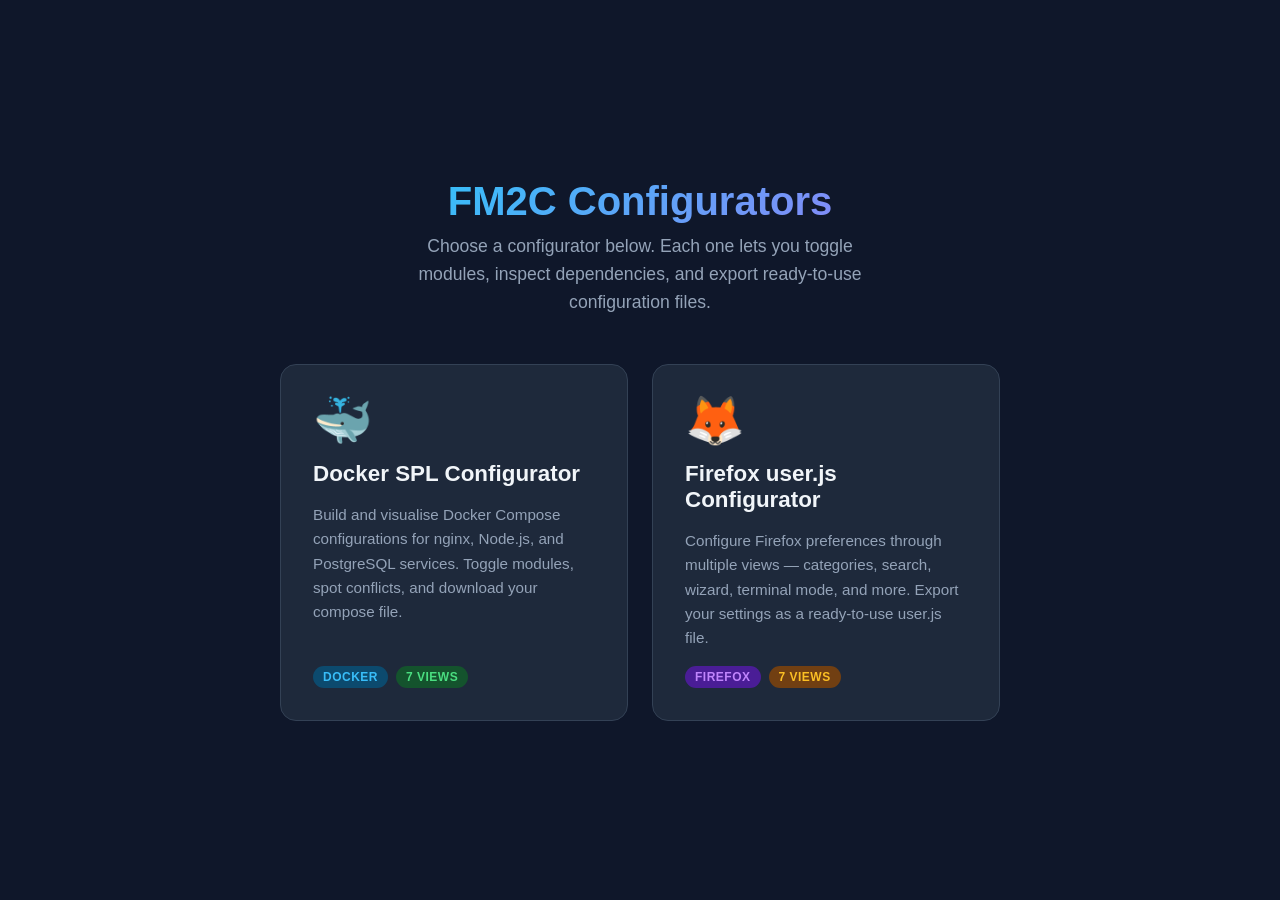
==== index.html @ e10cc7ae "Deploy Docker and Firefox configurators - Landing page at / with cards for both apps - Docker SPL Co" ====
<!doctype html>
<html lang="en">
  <head>
    <meta charset="UTF-8" />
    <meta name="viewport" content="width=device-width, initial-scale=1.0" />
    <title>FM2C Configurators</title>
    <style>
      * { margin: 0; padding: 0; box-sizing: border-box; }

      body {
        font-family: -apple-system, BlinkMacSystemFont, 'Segoe UI', Roboto, sans-serif;
        background: #0f172a;
        color: #e2e8f0;
        min-height: 100vh;
        display: flex;
        flex-direction: column;
        align-items: center;
        justify-content: center;
        padding: 2rem;
      }

      h1 {
        font-size: 2.5rem;
        font-weight: 700;
        margin-bottom: 0.5rem;
        background: linear-gradient(135deg, #38bdf8, #818cf8);
        -webkit-background-clip: text;
        -webkit-text-fill-color: transparent;
        text-align: center;
      }

      .subtitle {
        color: #94a3b8;
        font-size: 1.1rem;
        margin-bottom: 3rem;
        text-align: center;
        max-width: 480px;
        line-height: 1.6;
      }

      .cards {
        display: grid;
        grid-template-columns: repeat(auto-fit, minmax(280px, 1fr));
        gap: 1.5rem;
        max-width: 720px;
        width: 100%;
      }

      .card {
        background: #1e293b;
        border: 1px solid #334155;
        border-radius: 16px;
        padding: 2rem;
        text-decoration: none;
        color: inherit;
        transition: transform 0.2s, border-color 0.2s, box-shadow 0.2s;
        display: flex;
        flex-direction: column;
        gap: 1rem;
      }

      .card:hover {
        transform: translateY(-4px);
        border-color: #818cf8;
        box-shadow: 0 8px 32px rgba(129, 140, 248, 0.15);
      }

      .card-icon {
        font-size: 3rem;
        line-height: 1;
      }

      .card-title {
        font-size: 1.4rem;
        font-weight: 700;
        color: #f1f5f9;
      }

      .card-desc {
        font-size: 0.95rem;
        color: #94a3b8;
        line-height: 1.6;
      }

      .card-tags {
        display: flex;
        gap: 0.5rem;
        flex-wrap: wrap;
        margin-top: auto;
      }

      .tag {
        font-size: 0.75rem;
        padding: 4px 10px;
        border-radius: 999px;
        font-weight: 600;
        text-transform: uppercase;
        letter-spacing: 0.5px;
      }

      .tag.docker { background: #0c4a6e; color: #38bdf8; }
      .tag.firefox { background: #4a1d96; color: #c084fc; }
      .tag.views { background: #14532d; color: #4ade80; }
      .tag.settings { background: #713f12; color: #fbbf24; }
    </style>
  </head>
  <body>
    <h1>FM2C Configurators</h1>
    <p class="subtitle">Choose a configurator below. Each one lets you toggle modules, inspect dependencies, and export ready-to-use configuration files.</p>

    <div class="cards">
      <a class="card" href="/docker/">
        <span class="card-icon">🐳</span>
        <span class="card-title">Docker SPL Configurator</span>
        <span class="card-desc">Build and visualise Docker Compose configurations for nginx, Node.js, and PostgreSQL services. Toggle modules, spot conflicts, and download your compose file.</span>
        <div class="card-tags">
          <span class="tag docker">Docker</span>
          <span class="tag views">7 Views</span>
        </div>
      </a>

      <a class="card" href="/firefox/">
        <span class="card-icon">🦊</span>
        <span class="card-title">Firefox user.js Configurator</span>
        <span class="card-desc">Configure Firefox preferences through multiple views — categories, search, wizard, terminal mode, and more. Export your settings as a ready-to-use user.js file.</span>
        <div class="card-tags">
          <span class="tag firefox">Firefox</span>
          <span class="tag settings">7 Views</span>
        </div>
      </a>
    </div>
  </body>
</html>
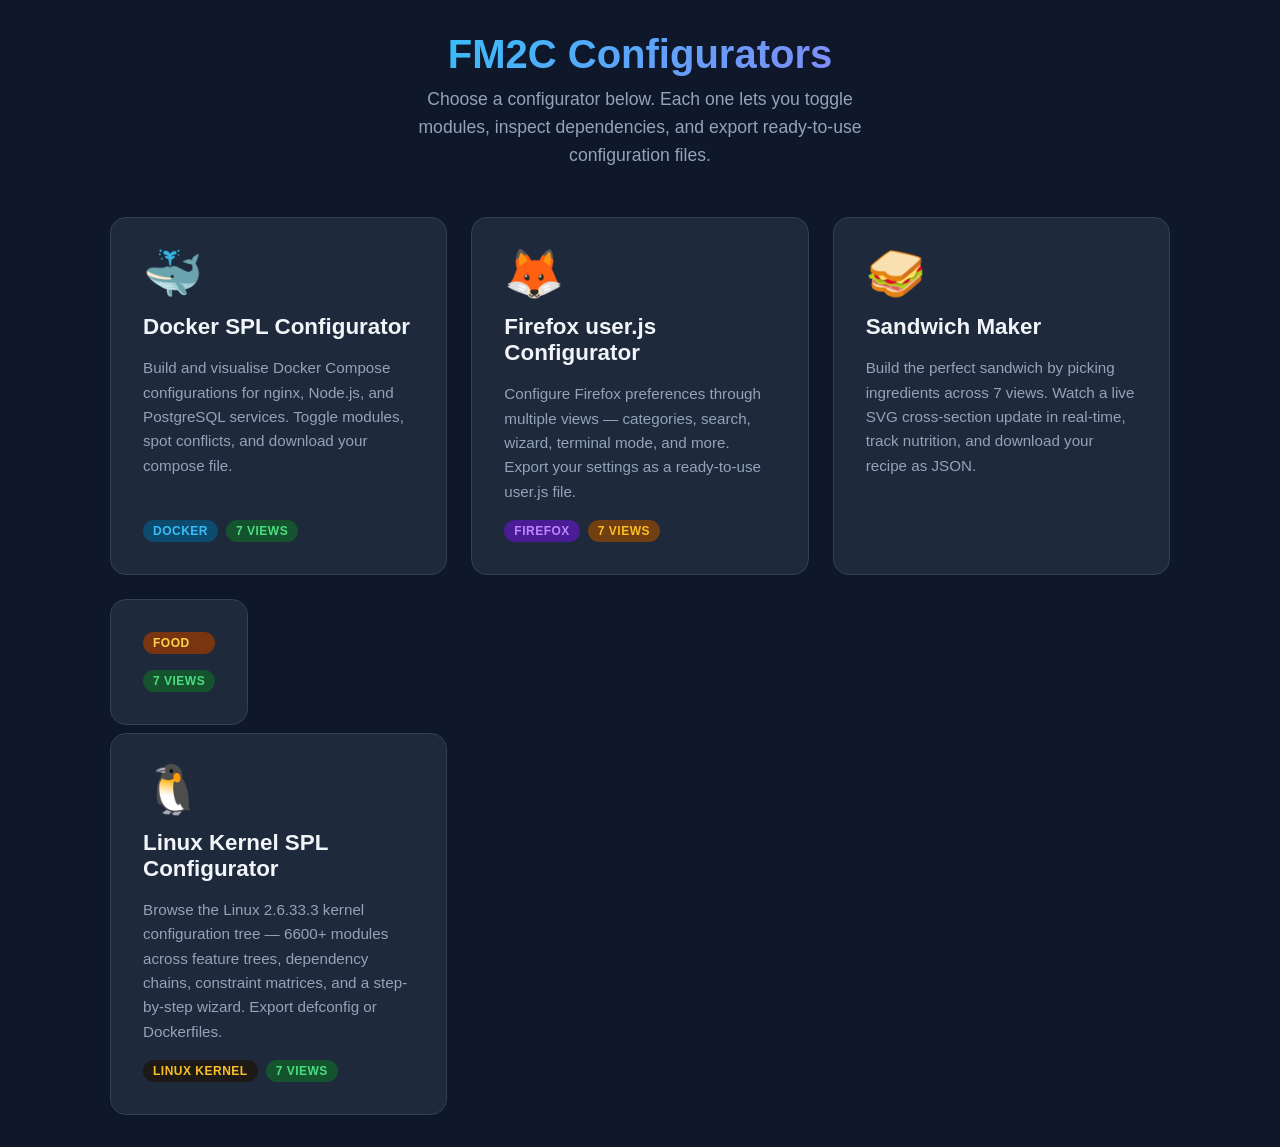
==== commit 207175cf: "add Linux Kernel 2.6.33.3 SPL configurator" ====
--- a/index.html
+++ b/index.html
@@ -42,7 +42,7 @@
         display: grid;
         grid-template-columns: repeat(auto-fit, minmax(280px, 1fr));
         gap: 1.5rem;
-        max-width: 720px;
+        max-width: 1060px;
         width: 100%;
       }
 
@@ -100,6 +100,8 @@
 
       .tag.docker { background: #0c4a6e; color: #38bdf8; }
       .tag.firefox { background: #4a1d96; color: #c084fc; }
+      .tag.sandwich { background: #78350f; color: #fcd34d; }
+      .tag.kernel { background: #1c1917; color: #fbbf24; }
       .tag.views { background: #14532d; color: #4ade80; }
       .tag.settings { background: #713f12; color: #fbbf24; }
     </style>
@@ -128,6 +130,25 @@
           <span class="tag settings">7 Views</span>
         </div>
       </a>
+
+      <a class="card" href="/sandwich/">
+        <span class="card-icon">🥪</span>
+        <span class="card-title">Sandwich Maker</span>
+        <span class="card-desc">Build the perfect sandwich by picking ingredients across 7 views. Watch a live SVG cross-section update in real-time, track nutrition, and download your recipe as JSON.</span>
+        <div class="card-tags">
+          <span class="tag sandwich">Food</span>
+          <span class="tag views">7 Views</span>
+      </a>
+
+      <a class="card" href="/linux-kernel/">
+        <span class="card-icon">🐧</span>
+        <span class="card-title">Linux Kernel SPL Configurator</span>
+        <span class="card-desc">Browse the Linux 2.6.33.3 kernel configuration tree — 6600+ modules across feature trees, dependency chains, constraint matrices, and a step-by-step wizard. Export defconfig or Dockerfiles.</span>
+        <div class="card-tags">
+          <span class="tag kernel">Linux Kernel</span>
+          <span class="tag views">7 Views</span>
+        </div>
+      </a>
     </div>
   </body>
 </html>
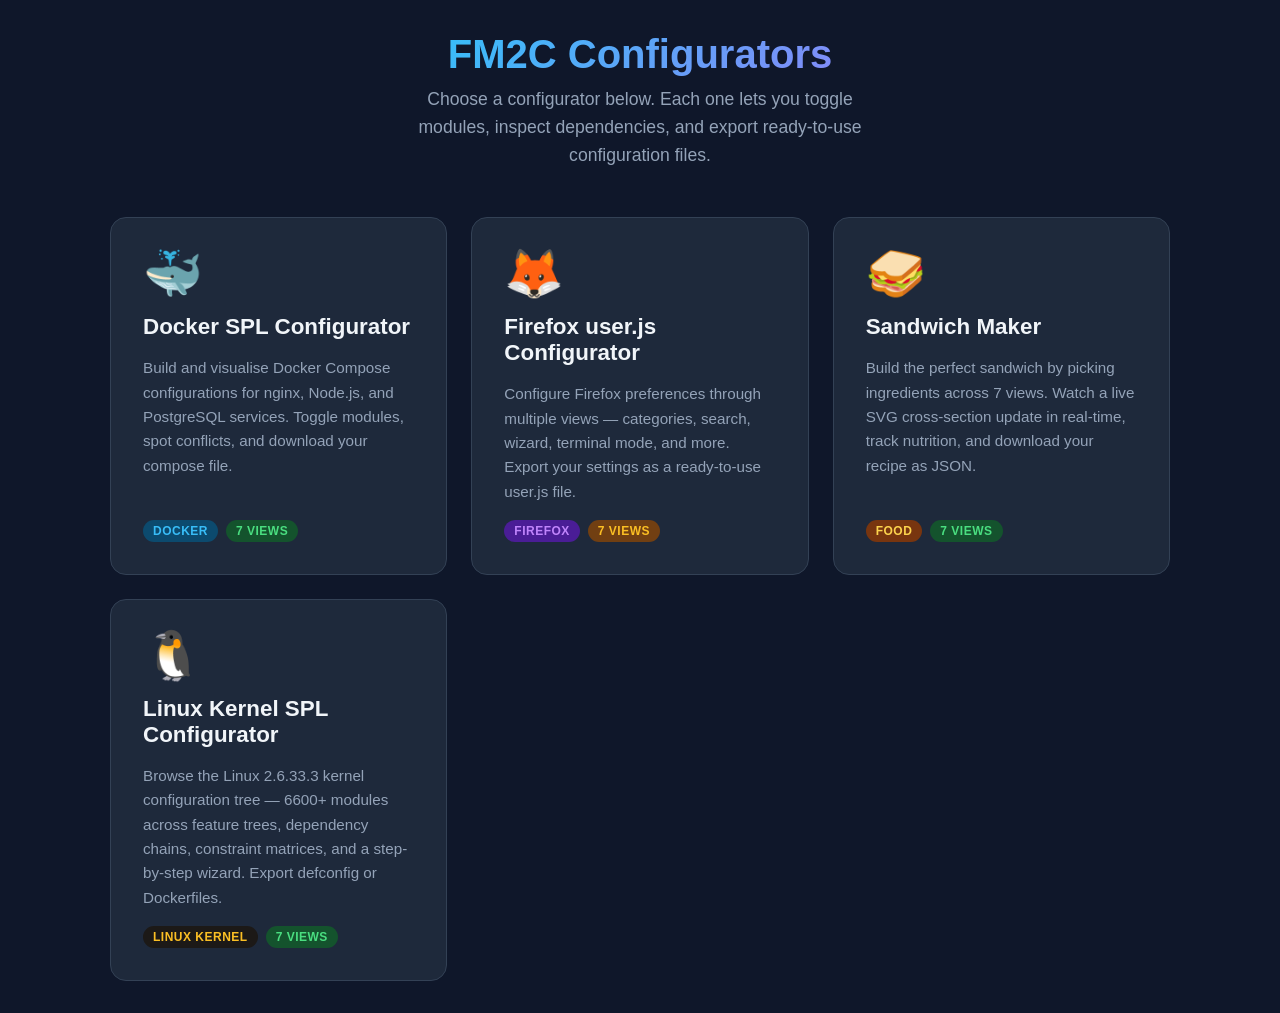
==== commit af37261e: "fix sandwich card missing closing div" ====
--- a/index.html
+++ b/index.html
@@ -138,6 +138,7 @@
         <div class="card-tags">
           <span class="tag sandwich">Food</span>
           <span class="tag views">7 Views</span>
+        </div>
       </a>
 
       <a class="card" href="/linux-kernel/">
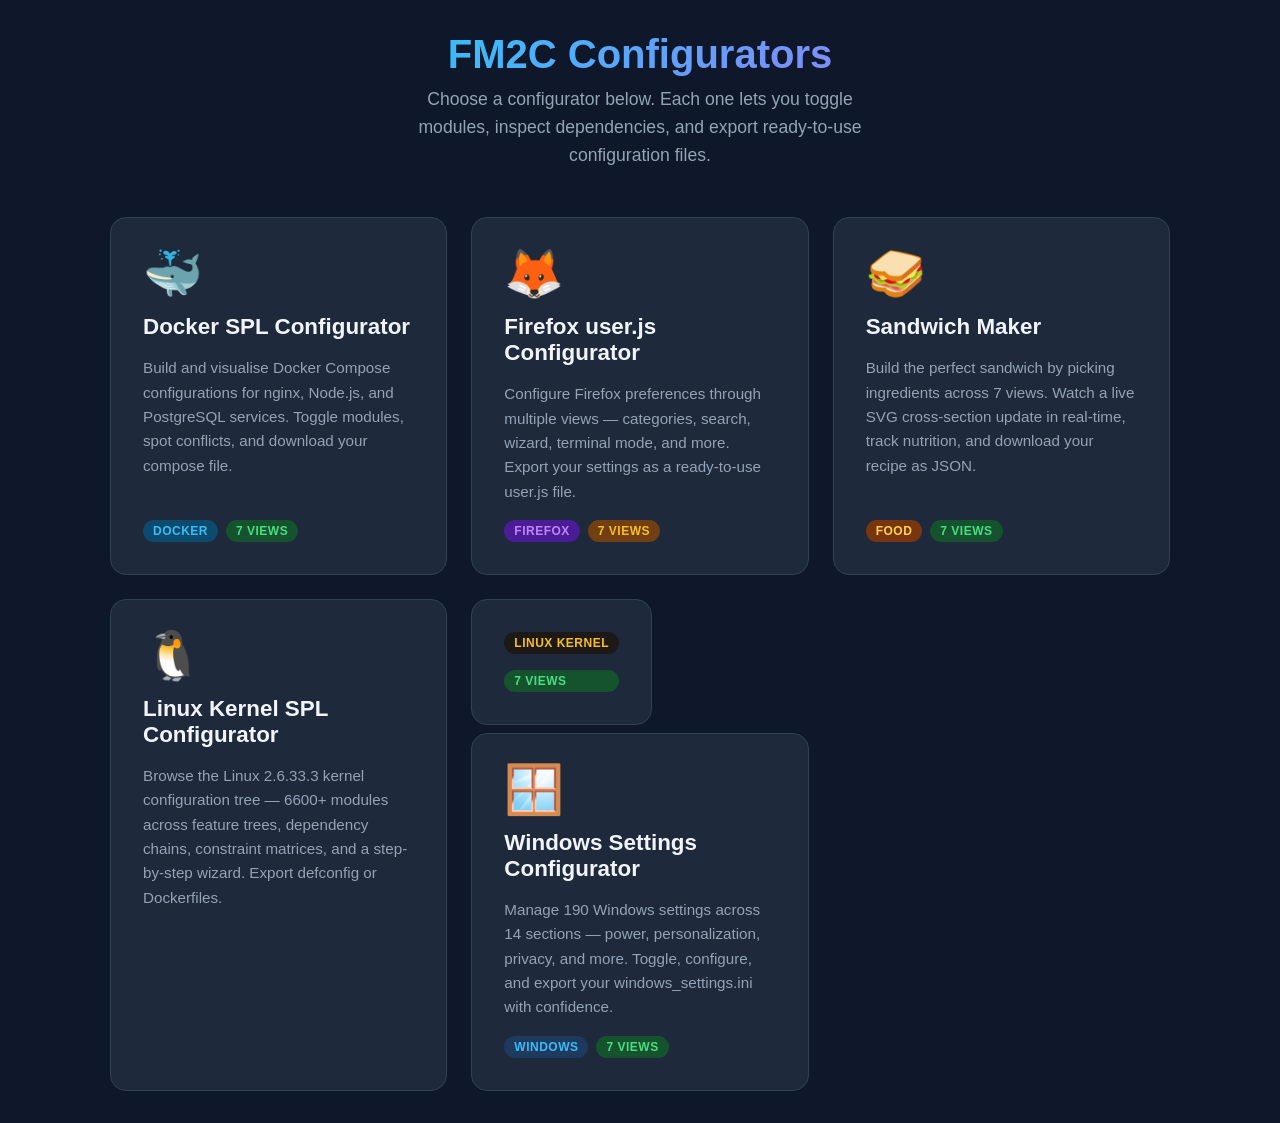
==== commit bd6eebf9: "add Windows Settings configurator" ====
--- a/index.html
+++ b/index.html
@@ -102,6 +102,7 @@
       .tag.firefox { background: #4a1d96; color: #c084fc; }
       .tag.sandwich { background: #78350f; color: #fcd34d; }
       .tag.kernel { background: #1c1917; color: #fbbf24; }
+      .tag.windows { background: #1e3a5f; color: #38bdf8; }
       .tag.views { background: #14532d; color: #4ade80; }
       .tag.settings { background: #713f12; color: #fbbf24; }
     </style>
@@ -148,6 +149,15 @@
         <div class="card-tags">
           <span class="tag kernel">Linux Kernel</span>
           <span class="tag views">7 Views</span>
+      </a>
+
+      <a class="card" href="/windows-settings/">
+        <span class="card-icon">🪟</span>
+        <span class="card-title">Windows Settings Configurator</span>
+        <span class="card-desc">Manage 190 Windows settings across 14 sections — power, personalization, privacy, and more. Toggle, configure, and export your windows_settings.ini with confidence.</span>
+        <div class="card-tags">
+          <span class="tag windows">Windows</span>
+          <span class="tag views">7 Views</span>
         </div>
       </a>
     </div>
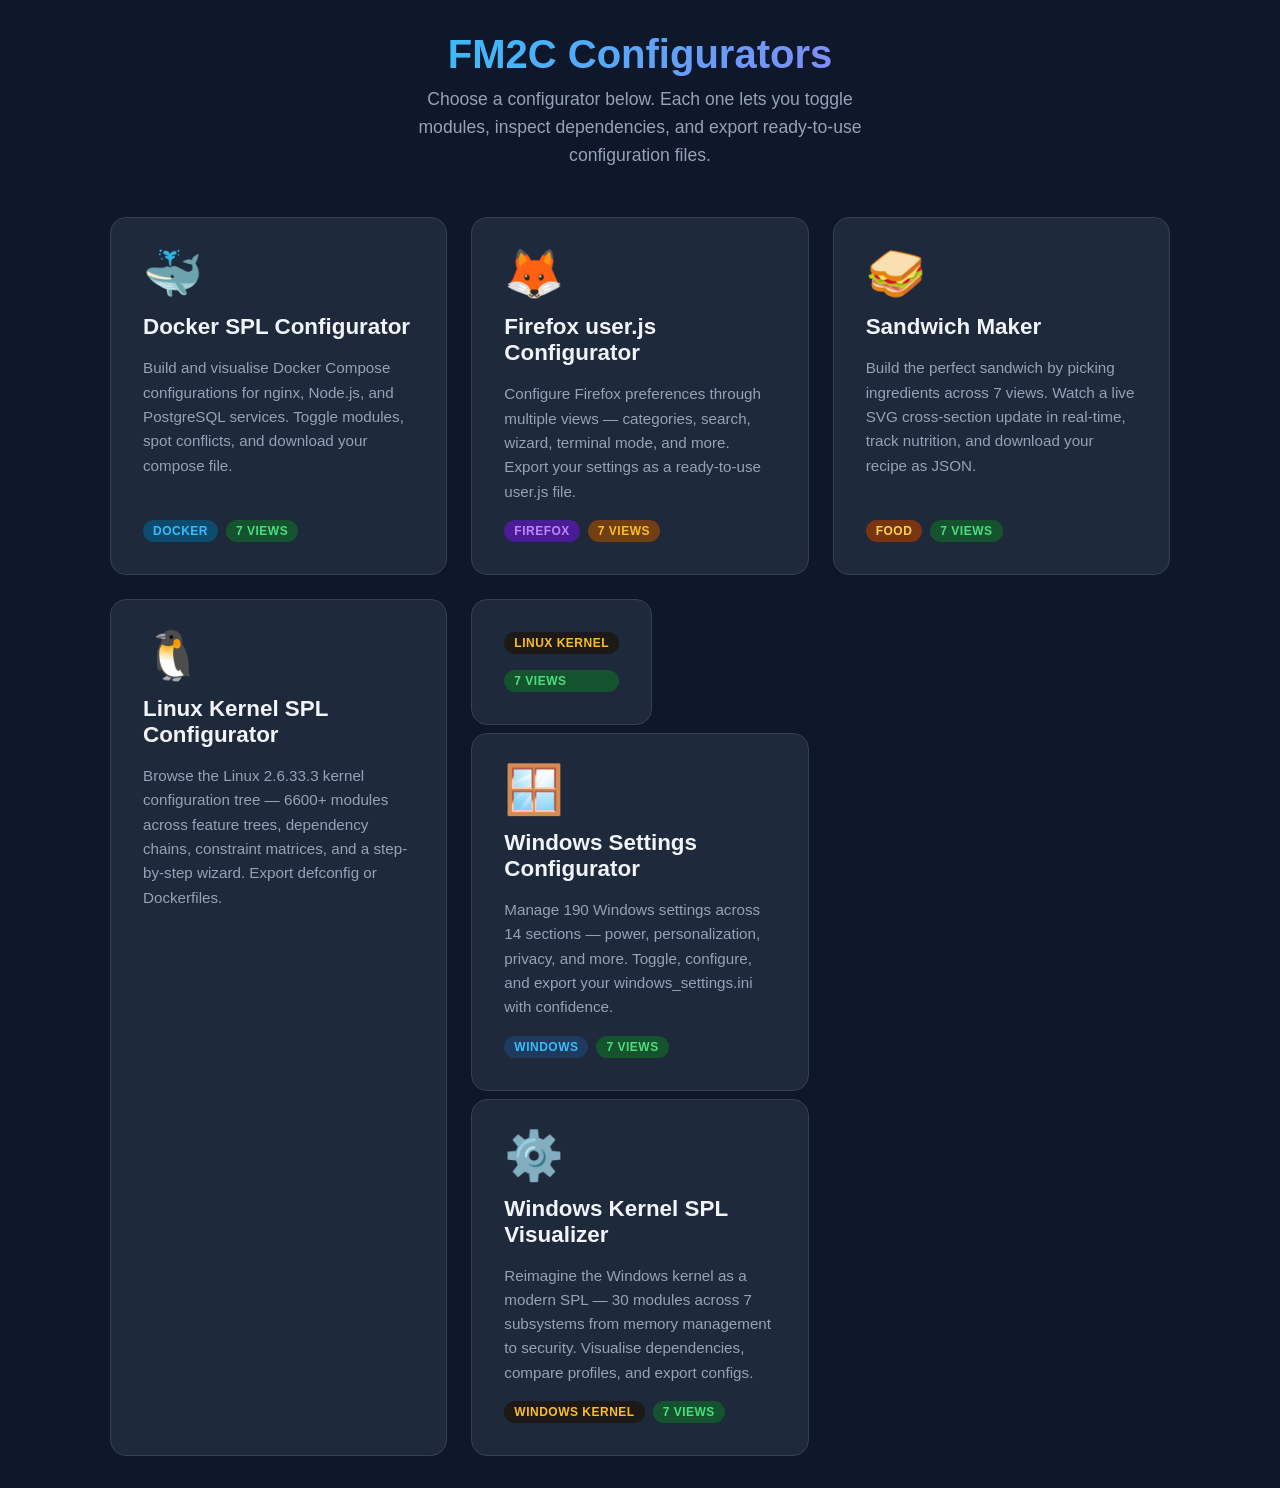
==== commit 78b6ab03: "add Windows Kernel SPL visualizer" ====
--- a/index.html
+++ b/index.html
@@ -160,6 +160,16 @@
           <span class="tag views">7 Views</span>
         </div>
       </a>
+
+      <a class="card" href="/windows-kernel/">
+        <span class="card-icon">⚙️</span>
+        <span class="card-title">Windows Kernel SPL Visualizer</span>
+        <span class="card-desc">Reimagine the Windows kernel as a modern SPL — 30 modules across 7 subsystems from memory management to security. Visualise dependencies, compare profiles, and export configs.</span>
+        <div class="card-tags">
+          <span class="tag kernel">Windows Kernel</span>
+          <span class="tag views">7 Views</span>
+        </div>
+      </a>
     </div>
   </body>
 </html>
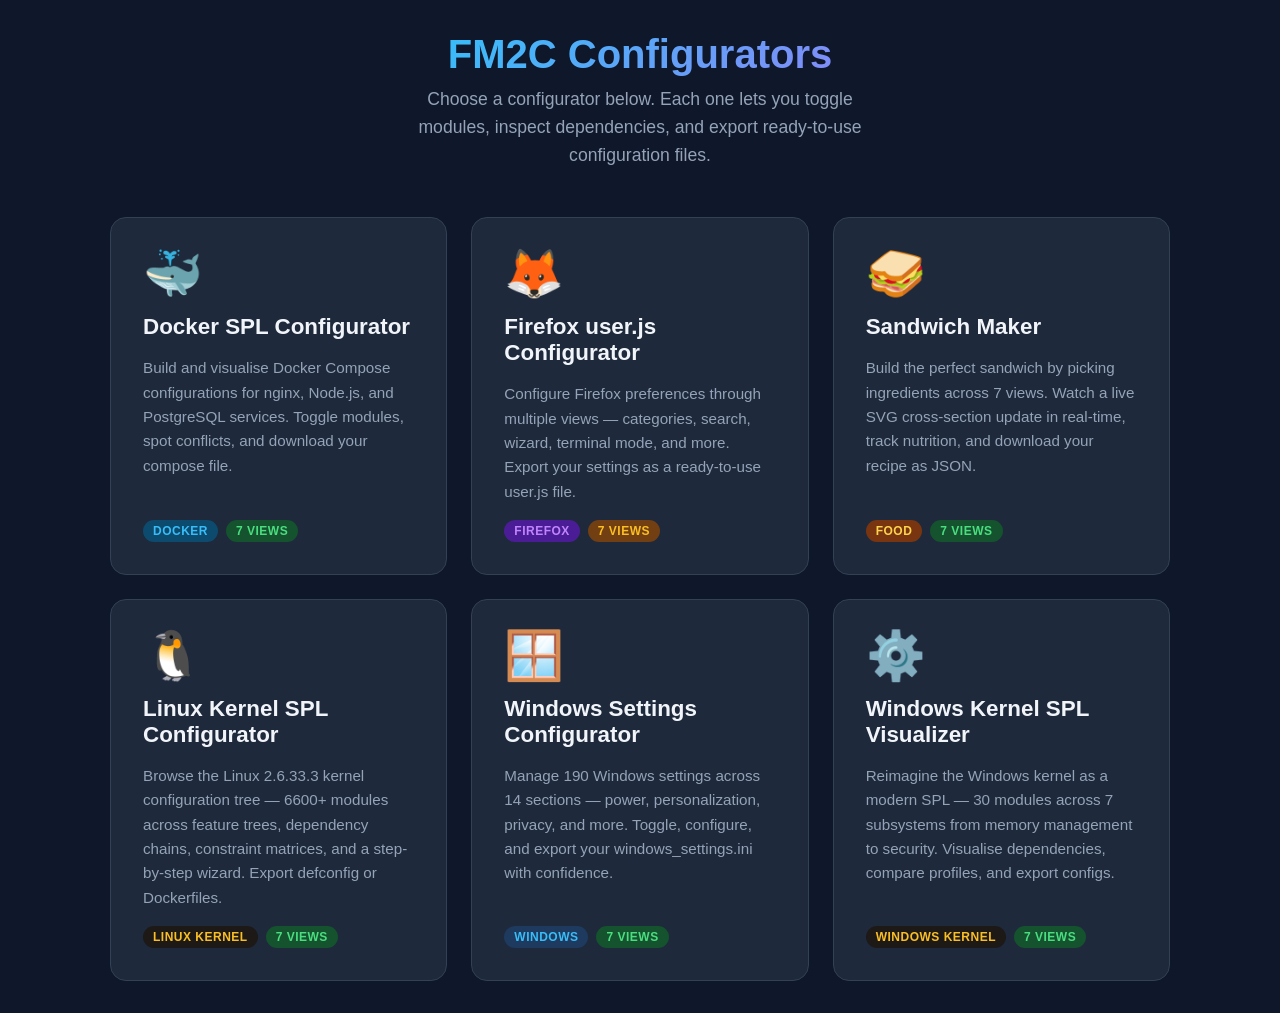
==== commit 0831a12c: "fix linux kernel card missing closing div" ====
--- a/index.html
+++ b/index.html
@@ -149,6 +149,7 @@
         <div class="card-tags">
           <span class="tag kernel">Linux Kernel</span>
           <span class="tag views">7 Views</span>
+        </div>
       </a>
 
       <a class="card" href="/windows-settings/">
